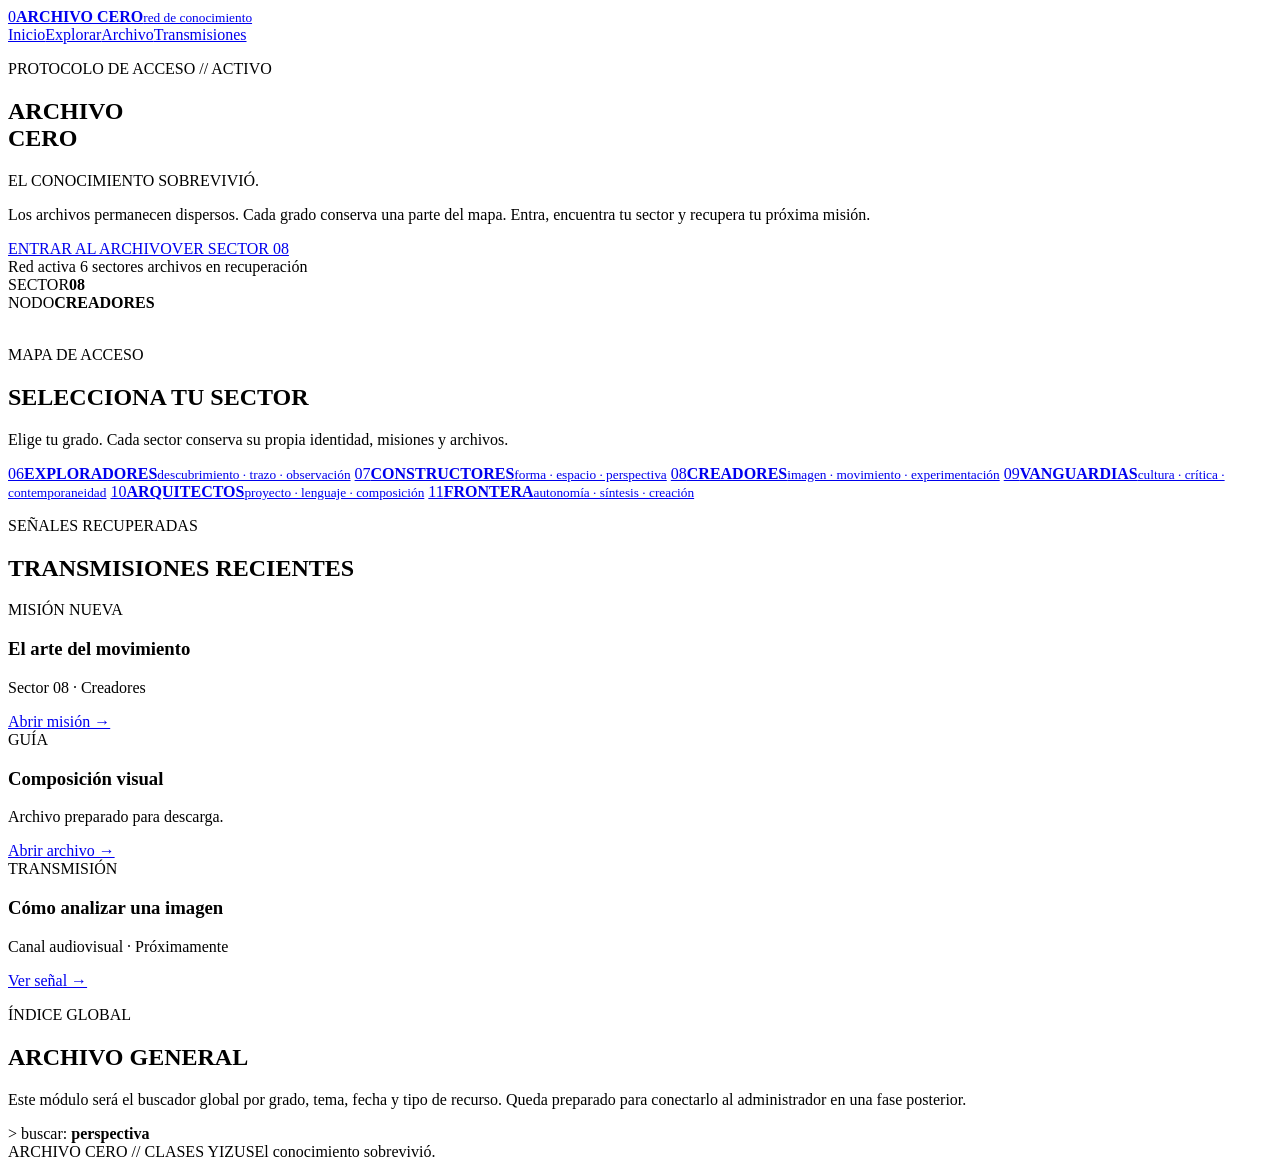
==== index.html @ 83ec193e "Agregar portada funcional de Archivo Cero" ====
<!doctype html>
<html lang="es">
<head>
  <meta charset="utf-8" />
  <meta name="viewport" content="width=device-width, initial-scale=1" />
  <meta name="theme-color" content="#0e1112" />
  <title>Archivo Cero — El conocimiento sobrevivió</title>
  <meta name="description" content="Archivo Cero: plataforma educativa inmersiva por grados, misiones, guías, tutoriales y recursos." />
  <link rel="preconnect" href="https://fonts.googleapis.com">
  <link rel="preconnect" href="https://fonts.gstatic.com" crossorigin>
  <link href="https://fonts.googleapis.com/css2?family=Barlow+Condensed:wght@500;600;700;800&family=Inter:wght@400;500;600;700&display=swap" rel="stylesheet">
  <link rel="stylesheet" href="assets/styles.css" />
</head>
<body>
  <div class="noise" aria-hidden="true"></div>
  <header class="site-header">
    <a class="brand" href="index.html" aria-label="Archivo Cero, inicio"><span class="brand-mark">0</span><span class="brand-copy"><strong>ARCHIVO CERO</strong><small>red de conocimiento</small></span></a>
    <nav class="main-nav" aria-label="Navegación principal"><a class="is-active" href="index.html">Inicio</a><a href="#sectores">Explorar</a><a href="#archivo">Archivo</a><a href="#transmisiones">Transmisiones</a></nav>
  </header>
  <main>
    <section class="hero" id="inicio">
      <div class="hero-glow"></div>
      <div class="hero-copy">
        <p class="eyebrow">PROTOCOLO DE ACCESO // ACTIVO</p><h1>ARCHIVO<br><span>CERO</span></h1><p class="hero-kicker">EL CONOCIMIENTO SOBREVIVIÓ.</p>
        <p class="hero-text">Los archivos permanecen dispersos. Cada grado conserva una parte del mapa. Entra, encuentra tu sector y recupera tu próxima misión.</p>
        <div class="hero-actions"><a class="btn btn-primary" href="#sectores">ENTRAR AL ARCHIVO</a><a class="btn btn-ghost" href="grado-8/index.html">VER SECTOR 08</a></div>
        <div class="status-row"><span><i></i> Red activa</span><span><i></i> 6 sectores</span><span><i></i> archivos en recuperación</span></div>
      </div>
      <div class="hero-art" aria-hidden="true"><div class="scan-card scan-card-a"><span>SECTOR</span><strong>08</strong></div><div class="scan-card scan-card-b"><span>NODO</span><strong>CREADORES</strong></div><img src="assets/images/hero-supervivientes-web.png" alt="" /></div>
    </section>
    <section class="sector-strip" id="sectores">
      <div class="section-heading"><div><p class="eyebrow">MAPA DE ACCESO</p><h2>SELECCIONA TU SECTOR</h2></div><p>Elige tu grado. Cada sector conserva su propia identidad, misiones y archivos.</p></div>
      <div class="sectors-grid">
        <a class="sector-card" href="grado-6/index.html" data-sector="06"><span class="sector-number">06</span><strong>EXPLORADORES</strong><small>descubrimiento · trazo · observación</small></a>
        <a class="sector-card" href="grado-7/index.html" data-sector="07"><span class="sector-number">07</span><strong>CONSTRUCTORES</strong><small>forma · espacio · perspectiva</small></a>
        <a class="sector-card featured" href="grado-8/index.html" data-sector="08"><span class="sector-number">08</span><strong>CREADORES</strong><small>imagen · movimiento · experimentación</small></a>
        <a class="sector-card" href="grado-9/index.html" data-sector="09"><span class="sector-number">09</span><strong>VANGUARDIAS</strong><small>cultura · crítica · contemporaneidad</small></a>
        <a class="sector-card" href="grado-10/index.html" data-sector="10"><span class="sector-number">10</span><strong>ARQUITECTOS</strong><small>proyecto · lenguaje · composición</small></a>
        <a class="sector-card" href="grado-11/index.html" data-sector="11"><span class="sector-number">11</span><strong>FRONTERA</strong><small>autonomía · síntesis · creación</small></a>
      </div>
    </section>
    <section class="transmissions" id="transmisiones"><div class="section-heading compact"><div><p class="eyebrow">SEÑALES RECUPERADAS</p><h2>TRANSMISIONES RECIENTES</h2></div></div><div class="cards-3"><article class="feed-card"><span class="tag">MISIÓN NUEVA</span><h3>El arte del movimiento</h3><p>Sector 08 · Creadores</p><a href="grado-8/misiones/arte-del-movimiento.html">Abrir misión →</a></article><article class="feed-card"><span class="tag">GUÍA</span><h3>Composición visual</h3><p>Archivo preparado para descarga.</p><a href="#archivo">Abrir archivo →</a></article><article class="feed-card"><span class="tag">TRANSMISIÓN</span><h3>Cómo analizar una imagen</h3><p>Canal audiovisual · Próximamente</p><a href="#">Ver señal →</a></article></div></section>
    <section class="archive-preview" id="archivo"><div><p class="eyebrow">ÍNDICE GLOBAL</p><h2>ARCHIVO GENERAL</h2><p>Este módulo será el buscador global por grado, tema, fecha y tipo de recurso. Queda preparado para conectarlo al administrador en una fase posterior.</p></div><div class="archive-terminal"><span>&gt; buscar:</span><strong> perspectiva</strong><i class="cursor"></i></div></section>
  </main>
  <footer class="site-footer"><span>ARCHIVO CERO // CLASES YIZUS</span><span>El conocimiento sobrevivió.</span></footer><script src="assets/app.js"></script>
</body></html>
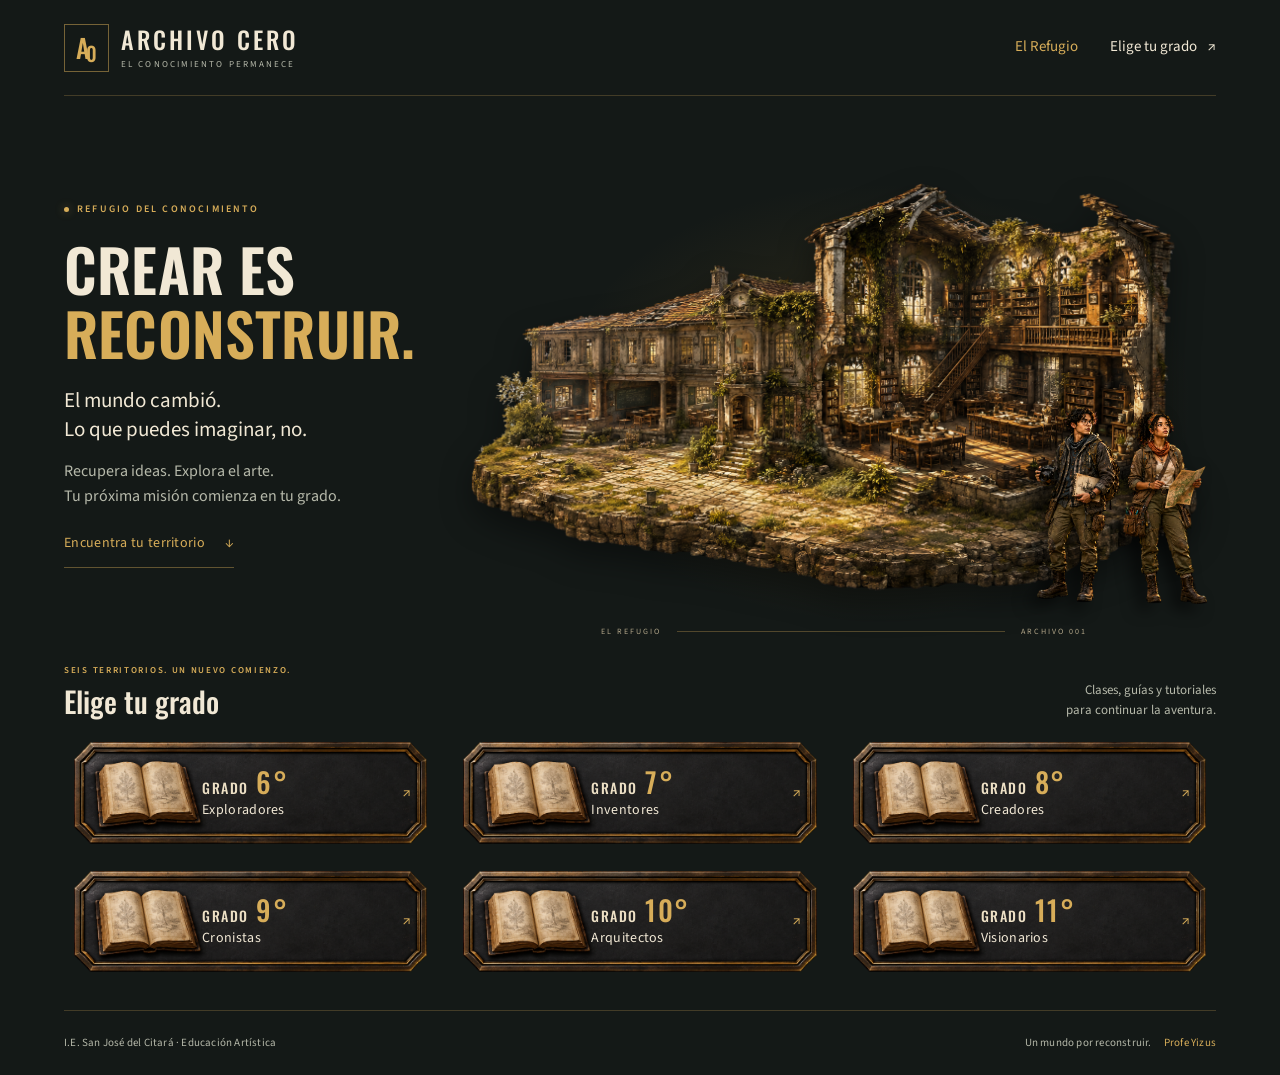
==== commit d0a692b3: "Integrar portada Archivo Cero y PNG transparentes conservando contenido educativo" ====
--- a/index.html
+++ b/index.html
@@ -1,46 +1 @@
-<!doctype html>
-<html lang="es">
-<head>
-  <meta charset="utf-8" />
-  <meta name="viewport" content="width=device-width, initial-scale=1" />
-  <meta name="theme-color" content="#0e1112" />
-  <title>Archivo Cero — El conocimiento sobrevivió</title>
-  <meta name="description" content="Archivo Cero: plataforma educativa inmersiva por grados, misiones, guías, tutoriales y recursos." />
-  <link rel="preconnect" href="https://fonts.googleapis.com">
-  <link rel="preconnect" href="https://fonts.gstatic.com" crossorigin>
-  <link href="https://fonts.googleapis.com/css2?family=Barlow+Condensed:wght@500;600;700;800&family=Inter:wght@400;500;600;700&display=swap" rel="stylesheet">
-  <link rel="stylesheet" href="assets/styles.css" />
-</head>
-<body>
-  <div class="noise" aria-hidden="true"></div>
-  <header class="site-header">
-    <a class="brand" href="index.html" aria-label="Archivo Cero, inicio"><span class="brand-mark">0</span><span class="brand-copy"><strong>ARCHIVO CERO</strong><small>red de conocimiento</small></span></a>
-    <nav class="main-nav" aria-label="Navegación principal"><a class="is-active" href="index.html">Inicio</a><a href="#sectores">Explorar</a><a href="#archivo">Archivo</a><a href="#transmisiones">Transmisiones</a></nav>
-  </header>
-  <main>
-    <section class="hero" id="inicio">
-      <div class="hero-glow"></div>
-      <div class="hero-copy">
-        <p class="eyebrow">PROTOCOLO DE ACCESO // ACTIVO</p><h1>ARCHIVO<br><span>CERO</span></h1><p class="hero-kicker">EL CONOCIMIENTO SOBREVIVIÓ.</p>
-        <p class="hero-text">Los archivos permanecen dispersos. Cada grado conserva una parte del mapa. Entra, encuentra tu sector y recupera tu próxima misión.</p>
-        <div class="hero-actions"><a class="btn btn-primary" href="#sectores">ENTRAR AL ARCHIVO</a><a class="btn btn-ghost" href="grado-8/index.html">VER SECTOR 08</a></div>
-        <div class="status-row"><span><i></i> Red activa</span><span><i></i> 6 sectores</span><span><i></i> archivos en recuperación</span></div>
-      </div>
-      <div class="hero-art" aria-hidden="true"><div class="scan-card scan-card-a"><span>SECTOR</span><strong>08</strong></div><div class="scan-card scan-card-b"><span>NODO</span><strong>CREADORES</strong></div><img src="assets/images/hero-supervivientes-web.png" alt="" /></div>
-    </section>
-    <section class="sector-strip" id="sectores">
-      <div class="section-heading"><div><p class="eyebrow">MAPA DE ACCESO</p><h2>SELECCIONA TU SECTOR</h2></div><p>Elige tu grado. Cada sector conserva su propia identidad, misiones y archivos.</p></div>
-      <div class="sectors-grid">
-        <a class="sector-card" href="grado-6/index.html" data-sector="06"><span class="sector-number">06</span><strong>EXPLORADORES</strong><small>descubrimiento · trazo · observación</small></a>
-        <a class="sector-card" href="grado-7/index.html" data-sector="07"><span class="sector-number">07</span><strong>CONSTRUCTORES</strong><small>forma · espacio · perspectiva</small></a>
-        <a class="sector-card featured" href="grado-8/index.html" data-sector="08"><span class="sector-number">08</span><strong>CREADORES</strong><small>imagen · movimiento · experimentación</small></a>
-        <a class="sector-card" href="grado-9/index.html" data-sector="09"><span class="sector-number">09</span><strong>VANGUARDIAS</strong><small>cultura · crítica · contemporaneidad</small></a>
-        <a class="sector-card" href="grado-10/index.html" data-sector="10"><span class="sector-number">10</span><strong>ARQUITECTOS</strong><small>proyecto · lenguaje · composición</small></a>
-        <a class="sector-card" href="grado-11/index.html" data-sector="11"><span class="sector-number">11</span><strong>FRONTERA</strong><small>autonomía · síntesis · creación</small></a>
-      </div>
-    </section>
-    <section class="transmissions" id="transmisiones"><div class="section-heading compact"><div><p class="eyebrow">SEÑALES RECUPERADAS</p><h2>TRANSMISIONES RECIENTES</h2></div></div><div class="cards-3"><article class="feed-card"><span class="tag">MISIÓN NUEVA</span><h3>El arte del movimiento</h3><p>Sector 08 · Creadores</p><a href="grado-8/misiones/arte-del-movimiento.html">Abrir misión →</a></article><article class="feed-card"><span class="tag">GUÍA</span><h3>Composición visual</h3><p>Archivo preparado para descarga.</p><a href="#archivo">Abrir archivo →</a></article><article class="feed-card"><span class="tag">TRANSMISIÓN</span><h3>Cómo analizar una imagen</h3><p>Canal audiovisual · Próximamente</p><a href="#">Ver señal →</a></article></div></section>
-    <section class="archive-preview" id="archivo"><div><p class="eyebrow">ÍNDICE GLOBAL</p><h2>ARCHIVO GENERAL</h2><p>Este módulo será el buscador global por grado, tema, fecha y tipo de recurso. Queda preparado para conectarlo al administrador en una fase posterior.</p></div><div class="archive-terminal"><span>&gt; buscar:</span><strong> perspectiva</strong><i class="cursor"></i></div></section>
-  </main>
-  <footer class="site-footer"><span>ARCHIVO CERO // CLASES YIZUS</span><span>El conocimiento sobrevivió.</span></footer><script src="assets/app.js"></script>
-</body></html>+<!doctype html><html lang="es"><head><meta charset="utf-8"><meta name="viewport" content="width=device-width,initial-scale=1"><meta name="theme-color" content="#141917"><title>Archivo Cero</title><meta name="description" content="El conocimiento reconstruye el mundo. Explora clases, guías y tutoriales de Educación Artística, de sexto a once."><link rel="icon" href="/assets/archivo-cero/favicon.svg"><link rel="stylesheet" href="/assets/archivo-cero/portada.css"></head><body><a class="skip-link" href="#contenido">Saltar al contenido</a><link rel="preload" as="image" href="/assets/archivo-cero/art/escenario.png" fetchPriority="high"/><link rel="preload" as="image" href="/assets/archivo-cero/art/exploradores.png"/><link rel="preload" as="image" href="/assets/archivo-cero/art/boton.png"/><div class="site-shell home-shell"><header class="site-header"><a href="/" class="brand" aria-label="Archivo Cero, volver al inicio"><span class="brand-mark" aria-hidden="true">A<span>0</span></span><span class="brand-name">ARCHIVO CERO<small>EL CONOCIMIENTO PERMANECE</small></span></a><nav aria-label="Navegación principal"><a href="/" class="nav-active">El Refugio</a><a href="/#grados">Elige tu grado<span aria-hidden="true"> ↗</span></a></nav></header><main id="contenido" class="home-main"><section class="hero" aria-labelledby="hero-title"><div class="hero-copy"><p class="eyebrow"><span class="signal"></span> REFUGIO DEL CONOCIMIENTO</p><h1 id="hero-title">CREAR ES<br/><span>RECONSTRUIR.</span></h1><p class="hero-lead">El mundo cambió.<br/>Lo que puedes imaginar, no.</p><p class="hero-description">Recupera ideas. Explora el arte.<br/> Tu próxima misión comienza en tu grado.</p><a class="text-cta" href="#grados">Encuentra tu territorio <span aria-hidden="true">↓</span></a></div><div class="hero-art"><div class="art-glow" aria-hidden="true"></div><img class="scene" src="/assets/archivo-cero/art/escenario.png" width="1536" height="1024" alt="Un antiguo colegio y su biblioteca recuperados entre vegetación, libros y luz cálida." fetchPriority="high"/><img class="explorers" src="/assets/archivo-cero/art/exploradores.png" width="1010" height="1141" alt="Dos jóvenes exploradores con cámara, cuaderno y mapa."/><span class="scene-caption" aria-hidden="true">EL REFUGIO <i></i> ARCHIVO 001</span></div></section><section class="territories" id="grados" aria-labelledby="grados-title"><div class="section-heading"><div><span class="eyebrow">SEIS TERRITORIOS. UN NUEVO COMIENZO.</span><h2 id="grados-title">Elige tu grado</h2></div><p>Clases, guías y tutoriales<br/>para continuar la aventura.</p></div><span id="sectores"></span><span id="archivo"></span><div class="grade-grid"><a href="/grado-6/" class="grade-link" aria-label="Entrar a grado 6, Exploradores"><img src="/assets/archivo-cero/art/boton.png" width="1796" height="584" alt="" aria-hidden="true"/><span class="grade-label"><span>GRADO <b>6°</b></span><strong>Exploradores</strong></span><span class="grade-arrow" aria-hidden="true">↗</span></a><a href="/grado-7/" class="grade-link" aria-label="Entrar a grado 7, Inventores"><img src="/assets/archivo-cero/art/boton.png" width="1796" height="584" alt="" aria-hidden="true"/><span class="grade-label"><span>GRADO <b>7°</b></span><strong>Inventores</strong></span><span class="grade-arrow" aria-hidden="true">↗</span></a><a href="/grado-8/" class="grade-link" aria-label="Entrar a grado 8, Creadores"><img src="/assets/archivo-cero/art/boton.png" width="1796" height="584" alt="" aria-hidden="true"/><span class="grade-label"><span>GRADO <b>8°</b></span><strong>Creadores</strong></span><span class="grade-arrow" aria-hidden="true">↗</span></a><a href="/grado-9/" class="grade-link" aria-label="Entrar a grado 9, Cronistas"><img src="/assets/archivo-cero/art/boton.png" width="1796" height="584" alt="" aria-hidden="true"/><span class="grade-label"><span>GRADO <b>9°</b></span><strong>Cronistas</strong></span><span class="grade-arrow" aria-hidden="true">↗</span></a><a href="/grado-10/" class="grade-link" aria-label="Entrar a grado 10, Arquitectos"><img src="/assets/archivo-cero/art/boton.png" width="1796" height="584" alt="" aria-hidden="true"/><span class="grade-label"><span>GRADO <b>10°</b></span><strong>Arquitectos</strong></span><span class="grade-arrow" aria-hidden="true">↗</span></a><a href="/grado-11/" class="grade-link" aria-label="Entrar a grado 11, Visionarios"><img src="/assets/archivo-cero/art/boton.png" width="1796" height="584" alt="" aria-hidden="true"/><span class="grade-label"><span>GRADO <b>11°</b></span><strong>Visionarios</strong></span><span class="grade-arrow" aria-hidden="true">↗</span></a></div></section></main><footer class="site-footer"><span>I.E. San José del Citará <span aria-hidden="true">·</span> Educación Artística</span><span>Un mundo por reconstruir. <strong>Profe Yizus</strong></span></footer></div></body></html>
